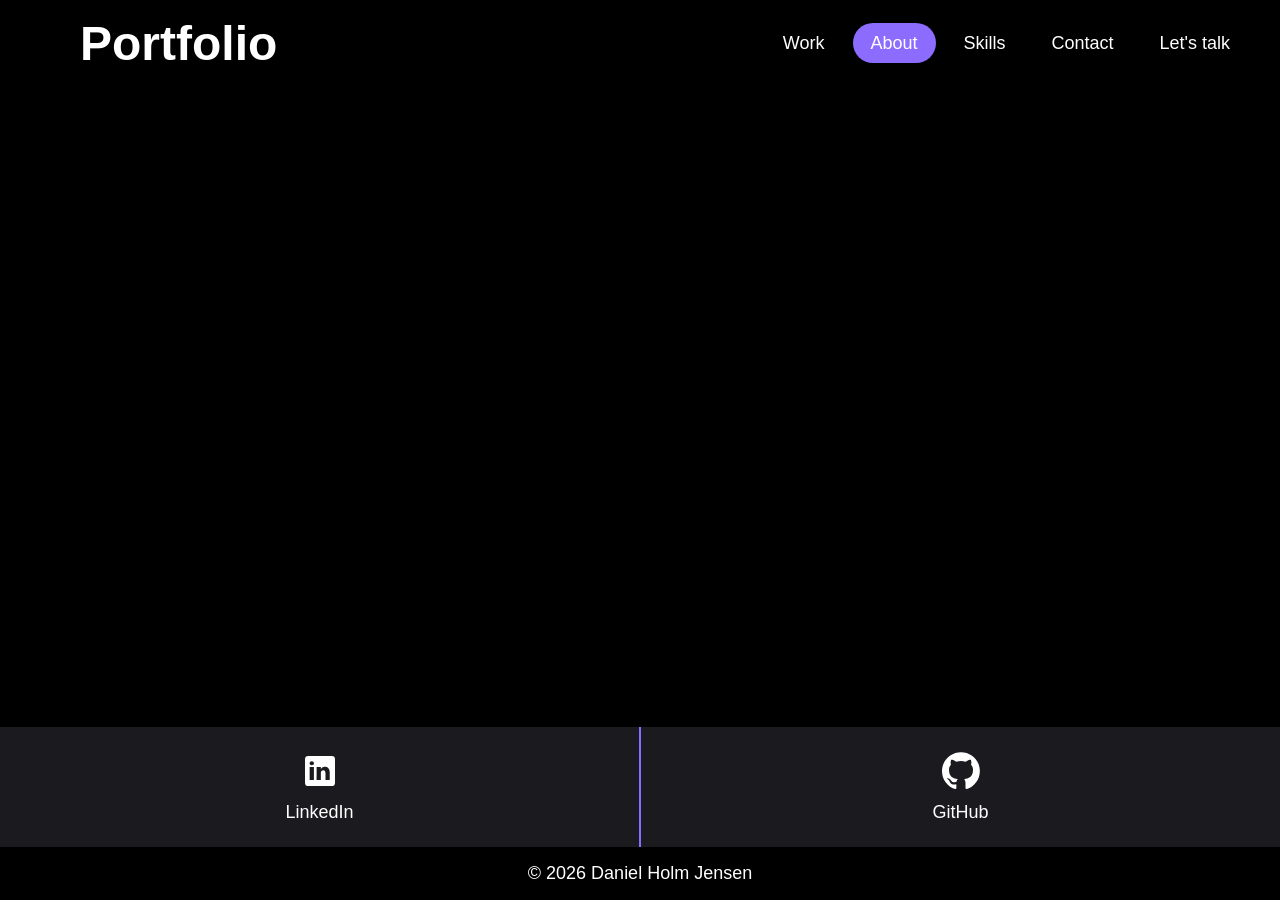
==== about.html @ a99aacd9 "1.1" ====
<!DOCTYPE html>
<html lang="en">
<head>
    <meta charset="UTF-8">
    <meta name="viewport" content="width=device-width, initial-scale=1.0">
    <title>Portfolio | Daniel Holm Jensen</title>
    <link rel="stylesheet" href="/scss/style.css">
</head>

<body>

    <header>
        <h2 class="portfolio">
            <a href="index.html">Portfolio</a>
        </h2>

        <button class="menu-button" aria-label="Open menu" aria-expanded="false">
            <span></span>
            <span></span>
            <span></span>
        </button>

        <nav aria-label="Main navigation">
            <ul>
                <li><a href="projects.html">Work</a></li>
                <li><a href="about.html">About</a></li>
                <li><a href="about.html#skills">Skills</a></li>
                <li><a href="contact.html">Contact</a></li>
                <li><a href="contact.html">Let's talk</a></li>
            </ul>

            <span class="nav-markering"></span>
        </nav>
    </header>

    <main>

        <!-- Indholdet til den enkelte side skal være her -->

    </main>

    <footer>

        <div class="footer-links">

            <a
                class="footer-box"
                href="https://www.linkedin.com/in/daniel-holm-jensen/"
                target="_blank"
                rel="noopener noreferrer"
                aria-label="Visit my LinkedIn"
            >
                <svg viewBox="0 0 24 24" aria-hidden="true">
                    <path d="M19 3A2 2 0 0 1 21 5V19A2 2 0 0 1 19 21H5A2 2 0 0 1 3 19V5A2 2 0 0 1 5 3H19M8.34 17.34V9.67H5.79V17.34H8.34M7.06 8.62C7.88 8.62 8.38 8.08 8.38 7.4C8.36 6.7 7.88 6.18 7.08 6.18C6.28 6.18 5.76 6.7 5.76 7.4C5.76 8.08 6.26 8.62 7.03 8.62H7.06M12.52 17.34V13.06C12.52 12.83 12.54 12.6 12.61 12.43C12.8 11.97 13.23 11.5 13.96 11.5C14.91 11.5 15.29 12.2 15.29 13.23V17.34H17.84V12.93C17.84 10.57 16.58 9.47 14.89 9.47C13.53 9.47 12.92 10.22 12.58 10.75H12.52V9.67H9.97C10 10.38 9.97 17.34 9.97 17.34H12.52Z"/>
                </svg>

                <span>LinkedIn</span>
            </a>

            <a
                class="footer-box"
                href="https://github.com/DanziiiiiM?tab=repositories"
                target="_blank"
                rel="noopener noreferrer"
                aria-label="Visit my GitHub"
            >
                <svg viewBox="0 0 24 24" aria-hidden="true">
                    <path d="M12 .7C5.7.7.6 5.8.6 12.1C.6 17.1 3.9 21.3 8.4 22.8C9 22.9 9.2 22.5 9.2 22.2V20C6 20.7 5.3 18.6 5.3 18.6C4.8 17.3 4 17 4 17C2.9 16.3 4.1 16.3 4.1 16.3C5.3 16.4 5.9 17.5 5.9 17.5C7 19.3 8.7 18.8 9.3 18.5C9.4 17.7 9.7 17.2 10.1 16.9C7.5 16.6 4.8 15.6 4.8 11.3C4.8 10.1 5.2 9.1 6 8.3C5.9 8 5.5 6.8 6.1 5.2C6.1 5.2 7.1 4.9 9.2 6.4C10.1 6.1 11.1 6 12 6C12.9 6 13.9 6.1 14.8 6.4C16.9 4.9 17.9 5.2 17.9 5.2C18.5 6.8 18.1 8 18 8.3C18.8 9.1 19.2 10.1 19.2 11.3C19.2 15.6 16.5 16.6 13.9 16.9C14.3 17.3 14.7 18 14.7 19.1V22.2C14.7 22.5 14.9 22.9 15.5 22.8C20 21.3 23.3 17.1 23.3 12.1C23.4 5.8 18.3.7 12 .7Z"/>
                </svg>

                <span>GitHub</span>
            </a>

        </div>

        <div class="footer-bottom">
            <p>© 2026 Daniel Holm Jensen</p>
        </div>

    </footer>

    <script src="script.js"></script>

</body>
</html>
---- scss/style.css ----
* {
  margin: 0;
  padding: 0;
  box-sizing: border-box;
}

:root {
  --dark-bg:#1b1b1f;
  --light-bg:#f5f3ef;
  --white-text:#ffffff;
  --dark-text:#1b1b1f;
  --grey-text:#a7a7ad;
  --purple:#8b6cff;
  --light-purple:#c8baff;
  --dark-purple:#6547d9;
  --card-bg:#242429;
  --border:#35353b;
  --white:#ffffff;
  --black:#000000;
  --font-heading:Helvetica,Arial,sans-serif;
  --font-text:"Inter",Arial,sans-serif;
  --h1-size:2rem;
  --h2-size:1.5rem;
  --h3-size:1.25rem;
  --text-size:1rem;
}

h1 {
  font-family: var(--font-heading);
  font-size: var(--h1-size);
  color: var(--white-text);
}

h2 {
  font-family: var(--font-heading);
  font-size: var(--h2-size);
  color: var(--grey-text);
}

h3 {
  font-family: var(--font-heading);
  font-size: var(--h3-size);
}

p, a, button {
  font-family: var(--font-text);
  font-size: var(--text-size);
}

a {
  text-decoration: none;
  color: var(--white-text);
}

header h2 a {
  font-size: inherit;
  font-family: inherit;
  font-weight: bold;
}

body {
  background-color: var(--black);
  min-height: 100vh;
  display: flex;
  flex-direction: column;
}

header {
  display: flex;
  justify-content: space-between;
  align-items: center;
  padding: 1rem 2rem;
}

main {
  flex: 1;
  padding: 1rem;
}
main h1 {
  padding: 1.5rem 1rem;
}
main p {
  color: var(--white-text);
  padding: 1rem;
}
main a {
  display: inline-block;
  background-color: var(--dark-purple);
  padding: 0.8rem;
  border-radius: 1rem;
  margin-top: 1rem;
  margin-left: 1rem;
}

span {
  color: var(--light-purple);
}

img {
  max-width: 100vw;
}

footer {
  width: 100%;
}
footer .footer-links {
  display: grid;
  grid-template-columns: 1fr;
  gap: 2px;
  background-color: var(--purple);
}
footer .footer-box {
  min-height: 100px;
  display: flex;
  flex-direction: column;
  justify-content: center;
  align-items: center;
  gap: 0.7rem;
  background-color: var(--dark-bg);
  color: var(--white-text);
  text-decoration: none;
  transition: 0.3s ease;
}
footer .footer-box svg {
  width: 35px;
  height: 35px;
  fill: var(--white);
}
footer .footer-box span {
  color: var(--white-text);
}
footer .footer-box:hover {
  background-color: var(--dark-purple);
}
footer .footer-bottom {
  display: block;
  width: 100%;
  background-color: var(--black);
  text-align: center;
}
footer .footer-bottom p {
  color: var(--white-text);
  margin: 0;
  padding: 1rem;
}

.nav-markering {
  position: absolute;
  height: 40px;
  background-color: var(--purple);
  border-radius: 20px;
  top: 0;
  left: 0;
  z-index: 1;
  transition: left 0.3s ease, width 0.3s ease;
}

@media screen and (max-width: 1023px) {
  header {
    position: relative;
  }
  .menu-button {
    display: flex;
    flex-direction: column;
    gap: 5px;
    background: none;
    border: none;
    cursor: pointer;
  }
  .menu-button span {
    width: 25px;
    height: 2px;
    background-color: var(--white-text);
  }
  nav {
    display: none;
    position: absolute;
    top: 100%;
    left: 0;
    width: 100%;
    background-color: var(--dark-bg);
    z-index: 10;
  }
  nav ul {
    display: flex;
    flex-direction: column;
    padding: 20px;
    list-style: none;
  }
  nav a {
    display: block;
    padding: 15px 0;
    color: var(--white-text);
    text-decoration: none;
  }
  nav.open {
    display: block;
  }
  .nav-markering {
    display: none;
  }
}
@media screen and (min-width: 768px) {
  :root {
    --h1-size:3.5rem;
    --h2-size:2.5rem;
    --h3-size:1.5rem;
    --text-size:1rem;
  }
}
@media screen and (min-width: 1024px) {
  :root {
    --h1-size:5rem;
    --h2-size:3rem;
    --h3-size:1.75rem;
    --text-size:1.125rem;
  }
  body {
    min-height: 100vh;
    display: grid;
    grid-template-columns: 60% 40%;
    grid-template-rows: auto 1fr auto;
  }
  .menu-button {
    display: none;
  }
  header {
    grid-column: 1/-1;
    display: flex;
    justify-content: space-between;
    align-items: center;
    padding: 1em 2em;
  }
  header h2 {
    padding-left: 1em;
  }
  header h2 a {
    font-size: inherit;
    font-family: inherit;
    font-weight: bold;
  }
  nav {
    position: relative;
  }
  nav ul {
    display: flex;
    gap: 10px;
    list-style: none;
  }
  nav a {
    position: relative;
    z-index: 2;
    display: block;
    padding: 10px 18px;
    text-decoration: none;
    color: var(--white-text);
  }
  main {
    grid-column: 1;
    grid-row: 2;
    display: flex;
    flex-direction: column;
    justify-content: center;
    padding: 3rem;
  }
  main a {
    align-self: flex-start;
    width: -moz-fit-content;
    width: fit-content;
  }
  section {
    grid-column: 2;
    grid-row: 2;
    overflow: hidden;
  }
  section img {
    width: 100%;
    height: 100%;
    -o-object-fit: cover;
       object-fit: cover;
    display: block;
    transform: rotate(-90deg);
  }
  footer {
    grid-column: 1/-1;
  }
  footer .footer-links {
    grid-template-columns: 1fr 1fr;
  }
  footer .footer-box {
    min-height: 120px;
  }
  footer .footer-box svg {
    width: 40px;
    height: 40px;
  }
}/*# sourceMappingURL=style.css.map */
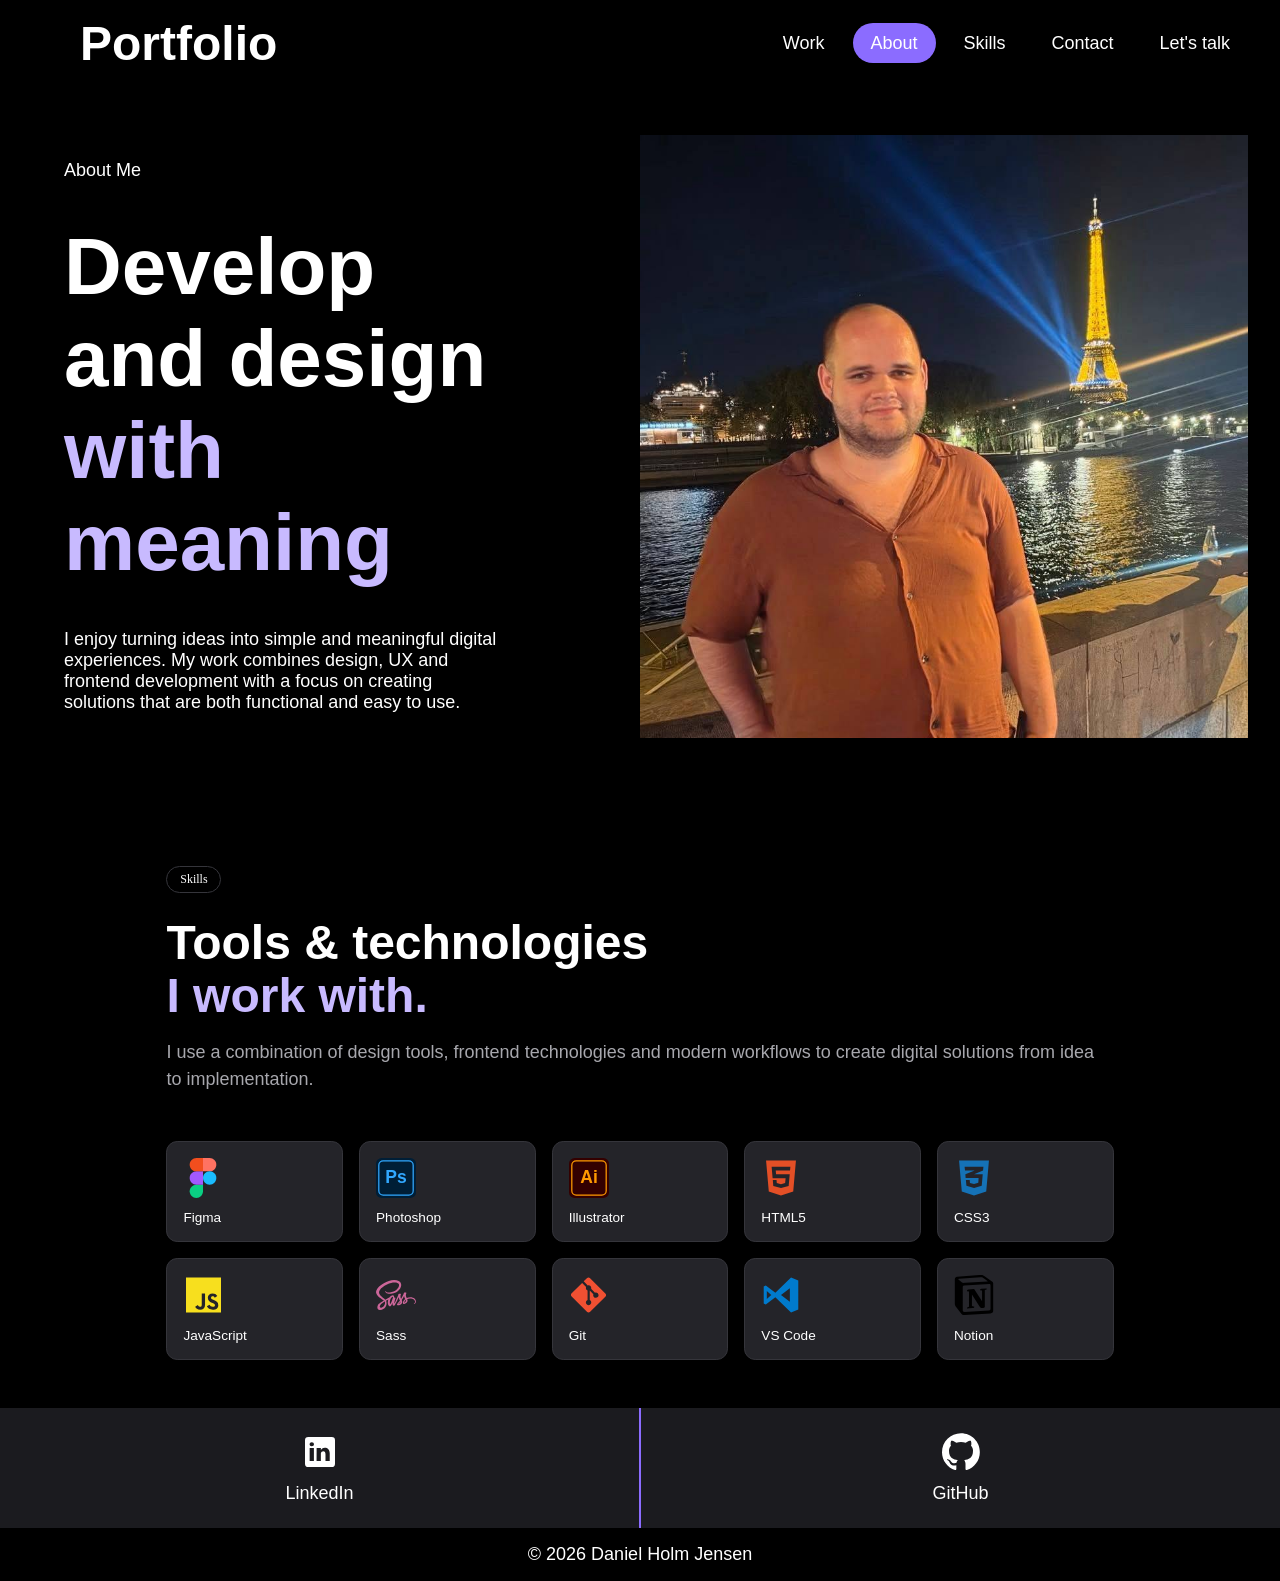
==== commit 9bc02cde: "1.2" ====
--- a/about.html
+++ b/about.html
@@ -7,7 +7,7 @@
     <link rel="stylesheet" href="/scss/style.css">
 </head>
 
-<body>
+<body class="aboutme-page">
 
     <header>
         <h2 class="portfolio">
@@ -35,7 +35,106 @@
 
     <main>
 
-        <!-- Indholdet til den enkelte side skal være her -->
+        <section class="aboutme-top">
+
+            <section class="aboutme-text">
+                <p>About Me</p>
+
+                <h1>
+                    Develop and design
+                    <span>with meaning</span>
+                </h1>
+
+                <p>
+                    I enjoy turning ideas into simple and meaningful digital experiences.
+                    My work combines design, UX and frontend development with a focus on
+                    creating solutions that are both functional and easy to use.
+                </p>
+            </section>
+
+            <section class="aboutme-image">
+                <img src="/img/pfp.jpg" alt="Daniel Holm Jensen">
+            </section>
+
+        </section>
+
+        <section class="skill-main">
+
+            <section class="skills" id="skills">
+
+                <span class="skills-label">Skills</span>
+
+                <div class="skills-intro">
+
+                    <h2>
+                        Tools & technologies<br>
+                        <span>I work with.</span>
+                    </h2>
+
+                    <p>
+                        I use a combination of design tools, frontend technologies and
+                        modern workflows to create digital solutions from idea to implementation.
+                    </p>
+
+                </div>
+
+                <div class="skills-grid">
+
+                    <div class="skill-card">
+                        <img src="/img/figma.svg" alt="Figma logo">
+                        <p>Figma</p>
+                    </div>
+
+                    <div class="skill-card">
+                        <img src="/img/photoshop.svg" alt="Photoshop logo">
+                        <p>Photoshop</p>
+                    </div>
+
+                    <div class="skill-card">
+                        <img src="/img/illustrator.svg" alt="Illustrator logo">
+                        <p>Illustrator</p>
+                    </div>
+
+                    <div class="skill-card">
+                        <img src="/img/html.svg" alt="HTML5 logo">
+                        <p>HTML5</p>
+                    </div>
+
+                    <div class="skill-card">
+                        <img src="/img/css.svg" alt="CSS3 logo">
+                        <p>CSS3</p>
+                    </div>
+
+                    <div class="skill-card">
+                        <img src="/img/javascript.svg" alt="JavaScript logo">
+                        <p>JavaScript</p>
+                    </div>
+
+                    <div class="skill-card">
+                        <img src="/img/sass.svg" alt="Sass logo">
+                        <p>Sass</p>
+                    </div>
+
+                    <div class="skill-card">
+                        <img src="/img/git.svg" alt="Git logo">
+                        <p>Git</p>
+                    </div>
+
+                    <div class="skill-card">
+                        <img src="/img/vscode.svg" alt="Visual Studio Code logo">
+                        <p>VS Code</p>
+                    </div>
+
+                    <div class="skill-card">
+                        <img src="/img/notion.svg" alt="Notion logo">
+                        <p>Notion</p>
+                    </div>
+
+                </div>
+
+            </section>
+
+        </section>
 
     </main>
 
--- a/scss/style.css
+++ b/scss/style.css
@@ -4,6 +4,7 @@
   box-sizing: border-box;
 }
 
+/* VARIABLES */
 :root {
   --dark-bg:#1b1b1f;
   --light-bg:#f5f3ef;
@@ -25,6 +26,7 @@
   --text-size:1rem;
 }
 
+/* TYPOGRAPHY */
 h1 {
   font-family: var(--font-heading);
   font-size: var(--h1-size);
@@ -52,12 +54,17 @@
   color: var(--white-text);
 }
 
+span {
+  color: var(--light-purple);
+}
+
 header h2 a {
   font-size: inherit;
   font-family: inherit;
   font-weight: bold;
 }
 
+/* BODY */
 body {
   background-color: var(--black);
   min-height: 100vh;
@@ -65,6 +72,7 @@
   flex-direction: column;
 }
 
+/* HEADER */
 header {
   display: flex;
   justify-content: space-between;
@@ -72,78 +80,7 @@
   padding: 1rem 2rem;
 }
 
-main {
-  flex: 1;
-  padding: 1rem;
-}
-main h1 {
-  padding: 1.5rem 1rem;
-}
-main p {
-  color: var(--white-text);
-  padding: 1rem;
-}
-main a {
-  display: inline-block;
-  background-color: var(--dark-purple);
-  padding: 0.8rem;
-  border-radius: 1rem;
-  margin-top: 1rem;
-  margin-left: 1rem;
-}
-
-span {
-  color: var(--light-purple);
-}
-
-img {
-  max-width: 100vw;
-}
-
-footer {
-  width: 100%;
-}
-footer .footer-links {
-  display: grid;
-  grid-template-columns: 1fr;
-  gap: 2px;
-  background-color: var(--purple);
-}
-footer .footer-box {
-  min-height: 100px;
-  display: flex;
-  flex-direction: column;
-  justify-content: center;
-  align-items: center;
-  gap: 0.7rem;
-  background-color: var(--dark-bg);
-  color: var(--white-text);
-  text-decoration: none;
-  transition: 0.3s ease;
-}
-footer .footer-box svg {
-  width: 35px;
-  height: 35px;
-  fill: var(--white);
-}
-footer .footer-box span {
-  color: var(--white-text);
-}
-footer .footer-box:hover {
-  background-color: var(--dark-purple);
-}
-footer .footer-bottom {
-  display: block;
-  width: 100%;
-  background-color: var(--black);
-  text-align: center;
-}
-footer .footer-bottom p {
-  color: var(--white-text);
-  margin: 0;
-  padding: 1rem;
-}
-
+/* NAV MARKERING */
 .nav-markering {
   position: absolute;
   height: 40px;
@@ -155,6 +92,268 @@
   transition: left 0.3s ease, width 0.3s ease;
 }
 
+/* MAIN */
+main {
+  flex: 1;
+  padding: 1rem;
+}
+main h1 {
+  padding: 1.5rem 1rem;
+}
+main p {
+  color: var(--white-text);
+  padding: 1rem;
+}
+main a {
+  display: inline-block;
+  background-color: var(--dark-purple);
+  padding: 0.8rem;
+  border-radius: 1rem;
+  margin-top: 1rem;
+  margin-left: 1rem;
+}
+
+/* BILLEDER */
+img {
+  max-width: 100%;
+}
+
+/* PROJECTS SIDEN */
+.text-controls-work {
+  width: 90%;
+  margin: 0 auto 2rem auto;
+}
+
+.case-controls {
+  display: grid;
+  grid-template-columns: 1fr;
+  gap: 2rem;
+  width: 90%;
+  margin: 0 auto;
+}
+.case-controls .case {
+  width: 100%;
+  border-radius: 2rem;
+  overflow: hidden;
+  background-color: var(--light-bg);
+}
+.case-controls .case-image {
+  height: 25vh;
+  background-size: cover;
+  background-position: center;
+  background-repeat: no-repeat;
+  padding: 0 1.5rem;
+}
+.case-controls .i {
+  background-image: url("/img/interaktiv.png");
+}
+.case-controls .ii {
+  background-image: url("/img/gran.png");
+}
+.case-controls .iii {
+  background-image: url("/img/light.png");
+}
+.case-controls .iv {
+  background-image: url("/img/groenhverdag.png");
+}
+.case-controls .inside-div {
+  display: flex;
+  justify-content: space-between;
+  align-items: center;
+}
+.case-controls .inside-div p {
+  color: var(--dark-text);
+  background-color: rgba(255, 255, 255, 0.85);
+  padding: 0.4rem 0.7rem;
+  border-radius: 1rem;
+  font-size: 1rem;
+  font-weight: 600;
+  margin-top: 1rem;
+}
+.case-controls .project-bar {
+  display: flex;
+  justify-content: space-between;
+  align-items: center;
+  gap: 1rem;
+  background-color: var(--light-bg);
+  padding: 1rem 1.5rem;
+}
+.case-controls .project-info h3 {
+  color: var(--dark-text);
+  margin: 0;
+}
+.case-controls .project-info p {
+  color: var(--grey-text);
+  padding: 0.3rem 0 0 0;
+  margin: 0;
+}
+.case-controls .project-arrow {
+  width: 3rem;
+  height: 3rem;
+  min-width: 3rem;
+  display: flex;
+  justify-content: center;
+  align-items: center;
+  background-color: var(--white);
+  color: var(--dark-text);
+  border-radius: 50%;
+  padding: 0;
+  margin: 0;
+  font-size: 1.5rem;
+}
+.case-controls .project-arrow:hover {
+  background-color: var(--light-purple);
+}
+
+/* SKILLS */
+.skills {
+  width: 90%;
+  margin: 4rem auto;
+}
+
+.skills-label {
+  display: inline-block;
+  color: var(--white-text);
+  border: 1px solid var(--border);
+  border-radius: 2rem;
+  padding: 0.3rem 0.8rem;
+  font-size: 0.75rem;
+  margin-bottom: 1.5rem;
+}
+
+.skills-intro {
+  display: flex;
+  flex-direction: column;
+  gap: 1rem;
+  margin-bottom: 2rem;
+}
+.skills-intro h2 {
+  color: var(--white-text);
+  line-height: 1.1;
+}
+.skills-intro h2 span {
+  color: var(--light-purple);
+}
+.skills-intro p {
+  color: var(--grey-text);
+  padding: 0;
+  line-height: 1.5;
+}
+
+.skills-grid {
+  display: grid;
+  grid-template-columns: repeat(2, 1fr);
+  gap: 1rem;
+}
+
+.skill-card {
+  background-color: var(--card-bg);
+  border: 1px solid var(--border);
+  border-radius: 0.7rem;
+  padding: 1rem;
+  display: flex;
+  flex-direction: column;
+  align-items: flex-start;
+  gap: 0.8rem;
+}
+.skill-card img {
+  width: 2.5rem;
+  height: 2.5rem;
+  -o-object-fit: contain;
+     object-fit: contain;
+}
+.skill-card p {
+  color: var(--white-text);
+  padding: 0;
+  font-size: 0.85rem;
+}
+
+/* FOOTER */
+footer {
+  width: 100%;
+}
+footer .footer-links {
+  display: grid;
+  grid-template-columns: 1fr;
+  gap: 2px;
+  background-color: var(--purple);
+}
+footer .footer-box {
+  min-height: 100px;
+  display: flex;
+  flex-direction: column;
+  justify-content: center;
+  align-items: center;
+  gap: 0.7rem;
+  background-color: var(--dark-bg);
+  color: var(--white-text);
+  text-decoration: none;
+  transition: 0.3s ease;
+}
+footer .footer-box svg {
+  width: 35px;
+  height: 35px;
+  fill: var(--white);
+}
+footer .footer-box span {
+  color: var(--white-text);
+}
+footer .footer-box:hover {
+  background-color: var(--dark-purple);
+}
+footer .footer-bottom {
+  width: 100%;
+  background-color: var(--black);
+  text-align: center;
+}
+footer .footer-bottom p {
+  color: var(--white-text);
+  margin: 0;
+  padding: 1rem;
+}
+
+/*CASE MAIN OPBYGNING*/
+.case-main {
+  display: block;
+}
+
+.case-images {
+  width: 100%;
+}
+.case-images img {
+  width: 100%;
+  display: block;
+  border-radius: 2rem;
+}
+
+.case-text {
+  display: flex;
+  flex-direction: column;
+  margin-top: 1rem;
+}
+
+.case-text h3 {
+  color: var(--white-text);
+  margin-top: 1rem;
+}
+
+.case-tags {
+  display: flex;
+  justify-content: flex-start;
+  gap: 1rem;
+  color: var(--white-text);
+  list-style: none;
+  flex-wrap: wrap;
+}
+
+.case-tags li {
+  padding: 0.2rem 1.5rem;
+  border: 2px solid var(--white);
+  border-radius: 2rem;
+}
+
+/*About me*/
+/* MOBIL OG TABLET NAVIGATION */
 @media screen and (max-width: 1023px) {
   header {
     position: relative;
@@ -200,6 +399,8 @@
     display: none;
   }
 }
+/* TABLET */
+/* TABLET */
 @media screen and (min-width: 768px) {
   :root {
     --h1-size:3.5rem;
@@ -207,7 +408,23 @@
     --h3-size:1.5rem;
     --text-size:1rem;
   }
-}
+  .case-controls .case {
+    width: 80%;
+    margin: 0 auto;
+  }
+  .case-controls .case-image {
+    height: 40vh;
+  }
+  .case-tags {
+    padding: 0 0.5rem;
+    gap: 0.5rem;
+  }
+}
+.skills-grid {
+  grid-template-columns: repeat(3, 1fr);
+}
+
+/* DESKTOP */
 @media screen and (min-width: 1024px) {
   :root {
     --h1-size:5rem;
@@ -221,6 +438,7 @@
     grid-template-columns: 60% 40%;
     grid-template-rows: auto 1fr auto;
   }
+  /* HEADER */
   .menu-button {
     display: none;
   }
@@ -255,7 +473,8 @@
     text-decoration: none;
     color: var(--white-text);
   }
-  main {
+  /* FORSIDE */
+  body:not(.aboutme-page) main:not(.projects):not(.case-main):not(.contact-main) {
     grid-column: 1;
     grid-row: 2;
     display: flex;
@@ -263,24 +482,157 @@
     justify-content: center;
     padding: 3rem;
   }
-  main a {
+  body:not(.aboutme-page) main:not(.projects):not(.case-main):not(.contact-main) a {
     align-self: flex-start;
     width: -moz-fit-content;
     width: fit-content;
   }
-  section {
+  .hero-image {
     grid-column: 2;
     grid-row: 2;
     overflow: hidden;
-  }
-  section img {
+    display: flex;
+    justify-content: center;
+    align-items: center;
+  }
+  .hero-image img {
     width: 100%;
     height: 100%;
     -o-object-fit: cover;
        object-fit: cover;
+    transform: rotate(-90deg) scale(1.4);
+  }
+  /* PROJECTS SIDEN */
+  main.projects {
+    grid-column: 1/-1;
+    grid-row: 2;
     display: block;
-    transform: rotate(-90deg);
-  }
+    width: 100%;
+    padding: 3rem;
+  }
+  .projects .text-controls-work {
+    width: 90%;
+    margin: 0 auto 3rem auto;
+  }
+  .projects .case-controls {
+    grid-template-columns: repeat(2, 1fr);
+    gap: 1rem;
+    width: 90%;
+    margin: 0 auto;
+  }
+  .projects .case {
+    width: 90%;
+    margin: 0 auto;
+  }
+  .projects .case-image {
+    height: 50vh;
+  }
+  .project-bar {
+    padding: 1.25rem 1.5rem;
+  }
+  .project-arrow {
+    width: 3.5rem;
+    height: 3.5rem;
+    min-width: 3.5rem;
+  }
+  /* CASE SIDE */
+  .case-main {
+    grid-column: 1/-1;
+    grid-row: 2;
+    display: grid;
+    grid-template-columns: 40% 60%;
+    gap: 3rem;
+    align-items: start;
+    width: 100%;
+    padding: 3rem;
+  }
+  .case-text {
+    grid-column: 1;
+  }
+  .case-images {
+    grid-column: 2;
+  }
+  .case-images img {
+    width: 100%;
+  }
+  .aboutme-top {
+    width: calc(100vw - 6rem);
+    display: grid;
+    grid-template-columns: 40% 60%;
+    align-items: center;
+    gap: 3rem;
+  }
+  .aboutme-text {
+    grid-column: 1;
+    max-width: 35rem;
+  }
+  .aboutme-image {
+    grid-column: 2;
+    justify-self: end;
+  }
+  .aboutme-image img {
+    width: 100%;
+    max-width: 40rem;
+    display: block;
+    padding-right: 2rem;
+  }
+  /* CONTACT DESKTOP */
+  main.contact-main {
+    grid-column: 1/-1;
+    grid-row: 2;
+    width: 100%;
+    padding: 4rem;
+    display: grid;
+    grid-template-columns: 1fr 1fr;
+    gap: 4rem;
+    align-items: center;
+  }
+  .contact-content {
+    grid-column: 1;
+    width: 100%;
+    max-width: 40rem;
+  }
+  .contact-image {
+    grid-column: 2;
+    width: 100%;
+    max-width: 40rem;
+    justify-self: end;
+  }
+  .contact-image img {
+    width: 100%;
+    height: auto;
+    display: block;
+    -o-object-fit: cover;
+       object-fit: cover;
+    border-radius: 1rem;
+  }
+  .aboutme-page main {
+    grid-column: 1/-1;
+    grid-row: 2;
+    display: block;
+    width: 100%;
+    padding: 3rem;
+  }
+  .aboutme-page .skill-main {
+    width: 100%;
+    margin-top: 8rem;
+  }
+  .aboutme-page .skills {
+    width: 80%;
+    max-width: 70rem;
+    margin: 0 auto;
+  }
+  .aboutme-page .skills-intro {
+    width: 100%;
+    margin-bottom: 3rem;
+  }
+  .aboutme-page .skills-grid {
+    width: 100%;
+    display: grid;
+    grid-template-columns: repeat(5, 1fr);
+    gap: 1rem;
+  }
+  /* FOOTER */
   footer {
     grid-column: 1/-1;
   }
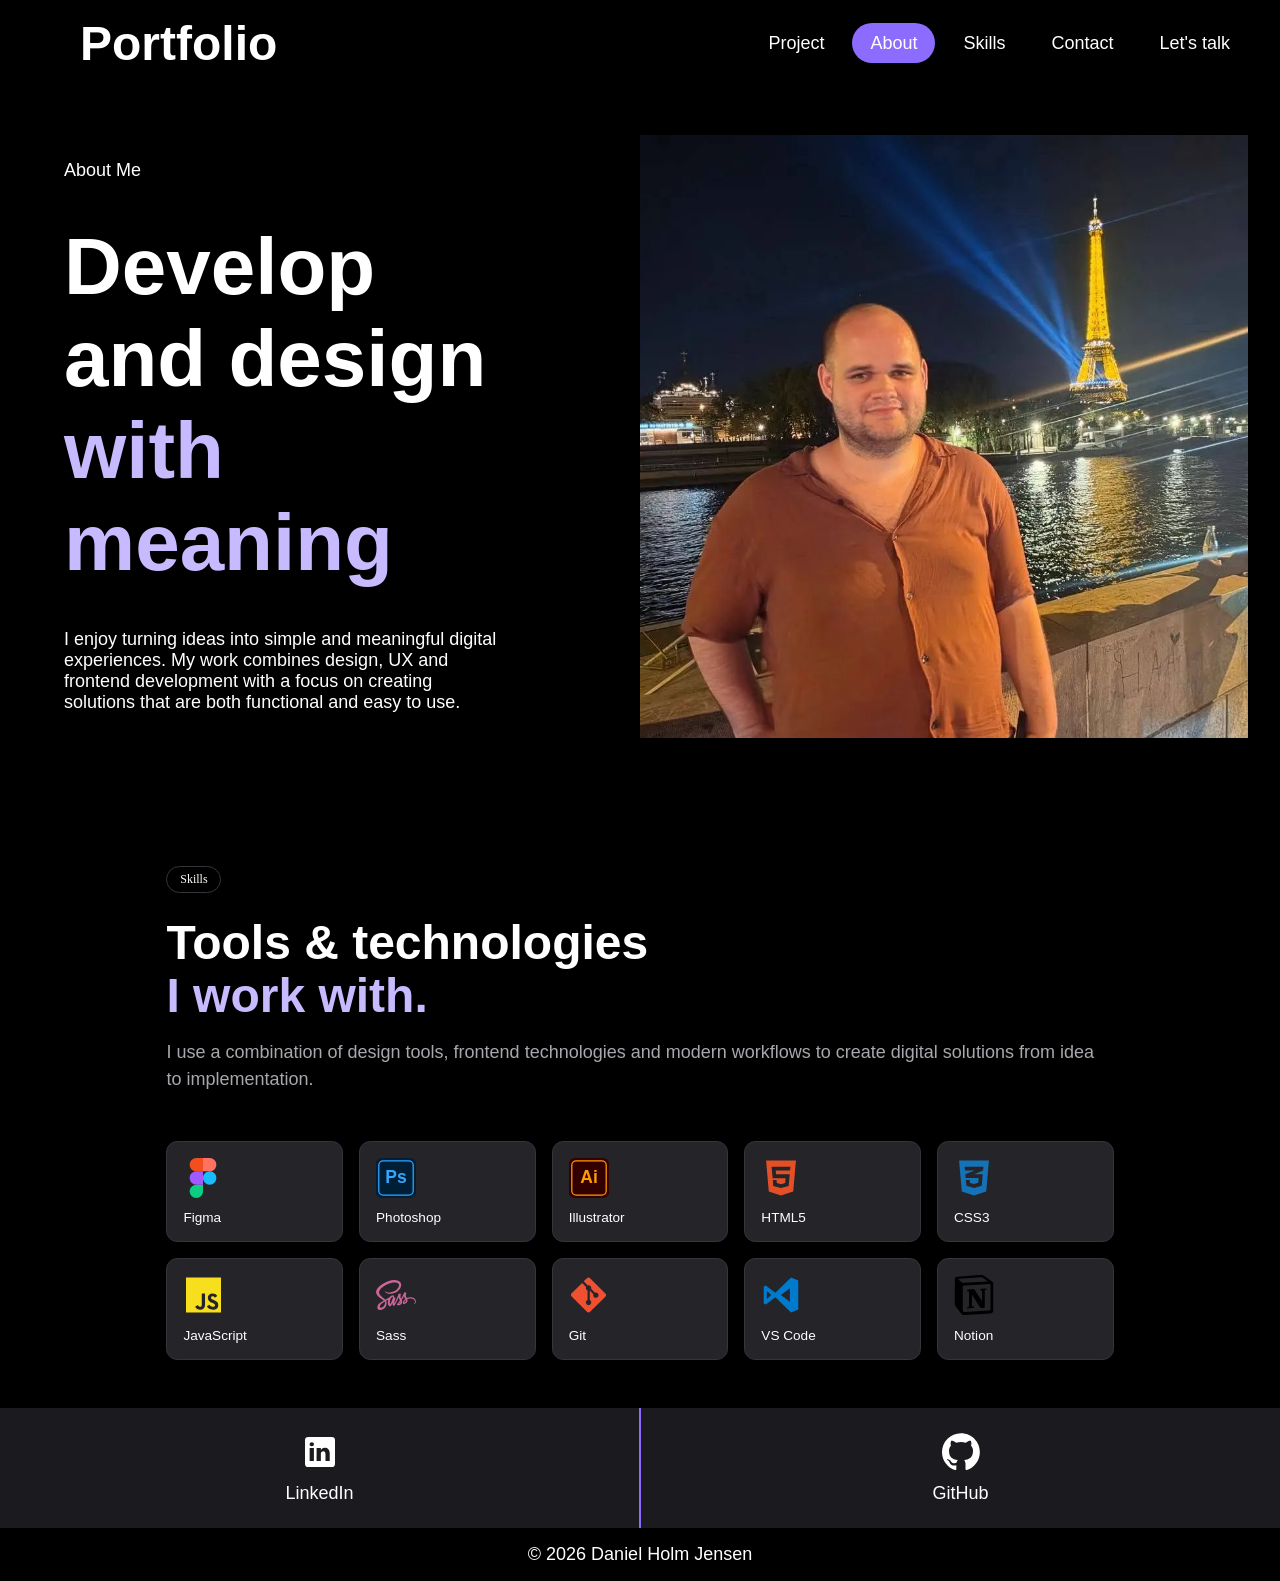
==== commit 8a49cc07: "1.6" ====
--- a/about.html
+++ b/about.html
@@ -1,28 +1,35 @@
 <!DOCTYPE html>
 <html lang="en">
+
 <head>
     <meta charset="UTF-8">
     <meta name="viewport" content="width=device-width, initial-scale=1.0">
+
     <title>Portfolio | Daniel Holm Jensen</title>
+
     <link rel="stylesheet" href="/scss/style.css">
 </head>
 
 <body class="aboutme-page">
 
     <header>
-        <h2 class="portfolio">
-            <a href="index.html">Portfolio</a>
-        </h2>
-
-        <button class="menu-button" aria-label="Open menu" aria-expanded="false">
+
+        <h2 class="portfolio"><a href="index.html">Portfolio</a></h2>
+
+        <button
+            class="menu-button"
+            aria-label="Open menu"
+            aria-expanded="false"
+        >
             <span></span>
             <span></span>
             <span></span>
         </button>
 
         <nav aria-label="Main navigation">
+
             <ul>
-                <li><a href="projects.html">Work</a></li>
+                <li><a href="projects.html">Project</a></li>
                 <li><a href="about.html">About</a></li>
                 <li><a href="about.html#skills">Skills</a></li>
                 <li><a href="contact.html">Contact</a></li>
@@ -30,14 +37,18 @@
             </ul>
 
             <span class="nav-markering"></span>
+
         </nav>
+
     </header>
 
+
     <main>
 
-        <section class="aboutme-top">
-
-            <section class="aboutme-text">
+        <div class="aboutme-top">
+
+            <div class="aboutme-text">
+
                 <p>About Me</p>
 
                 <h1>
@@ -50,15 +61,23 @@
                     My work combines design, UX and frontend development with a focus on
                     creating solutions that are both functional and easy to use.
                 </p>
-            </section>
-
-            <section class="aboutme-image">
-                <img src="/img/pfp.jpg" alt="Daniel Holm Jensen">
-            </section>
-
-        </section>
-
-        <section class="skill-main">
+
+            </div>
+
+
+            <div class="aboutme-image">
+
+                <img
+                    src="/img/pfp.webp"
+                    alt="Daniel Holm Jensen"
+                >
+
+            </div>
+
+        </div>
+
+
+        <div class="skill-main">
 
             <section class="skills" id="skills">
 
@@ -78,6 +97,7 @@
 
                 </div>
 
+
                 <div class="skills-grid">
 
                     <div class="skill-card">
@@ -134,9 +154,10 @@
 
             </section>
 
-        </section>
+        </div>
 
     </main>
+
 
     <footer>
 
@@ -149,12 +170,17 @@
                 rel="noopener noreferrer"
                 aria-label="Visit my LinkedIn"
             >
+
                 <svg viewBox="0 0 24 24" aria-hidden="true">
+
                     <path d="M19 3A2 2 0 0 1 21 5V19A2 2 0 0 1 19 21H5A2 2 0 0 1 3 19V5A2 2 0 0 1 5 3H19M8.34 17.34V9.67H5.79V17.34H8.34M7.06 8.62C7.88 8.62 8.38 8.08 8.38 7.4C8.36 6.7 7.88 6.18 7.08 6.18C6.28 6.18 5.76 6.7 5.76 7.4C5.76 8.08 6.26 8.62 7.03 8.62H7.06M12.52 17.34V13.06C12.52 12.83 12.54 12.6 12.61 12.43C12.8 11.97 13.23 11.5 13.96 11.5C14.91 11.5 15.29 12.2 15.29 13.23V17.34H17.84V12.93C17.84 10.57 16.58 9.47 14.89 9.47C13.53 9.47 12.92 10.22 12.58 10.75H12.52V9.67H9.97C10 10.38 9.97 17.34 9.97 17.34H12.52Z"/>
+
                 </svg>
 
                 <span>LinkedIn</span>
+
             </a>
+
 
             <a
                 class="footer-box"
@@ -163,14 +189,19 @@
                 rel="noopener noreferrer"
                 aria-label="Visit my GitHub"
             >
+
                 <svg viewBox="0 0 24 24" aria-hidden="true">
+
                     <path d="M12 .7C5.7.7.6 5.8.6 12.1C.6 17.1 3.9 21.3 8.4 22.8C9 22.9 9.2 22.5 9.2 22.2V20C6 20.7 5.3 18.6 5.3 18.6C4.8 17.3 4 17 4 17C2.9 16.3 4.1 16.3 4.1 16.3C5.3 16.4 5.9 17.5 5.9 17.5C7 19.3 8.7 18.8 9.3 18.5C9.4 17.7 9.7 17.2 10.1 16.9C7.5 16.6 4.8 15.6 4.8 11.3C4.8 10.1 5.2 9.1 6 8.3C5.9 8 5.5 6.8 6.1 5.2C6.1 5.2 7.1 4.9 9.2 6.4C10.1 6.1 11.1 6 12 6C12.9 6 13.9 6.1 14.8 6.4C16.9 4.9 17.9 5.2 17.9 5.2C18.5 6.8 18.1 8 18 8.3C18.8 9.1 19.2 10.1 19.2 11.3C19.2 15.6 16.5 16.6 13.9 16.9C14.3 17.3 14.7 18 14.7 19.1V22.2C14.7 22.5 14.9 22.9 15.5 22.8C20 21.3 23.3 17.1 23.3 12.1C23.4 5.8 18.3.7 12 .7Z"/>
+
                 </svg>
 
                 <span>GitHub</span>
+
             </a>
 
         </div>
+
 
         <div class="footer-bottom">
             <p>© 2026 Daniel Holm Jensen</p>
@@ -178,7 +209,9 @@
 
     </footer>
 
-    <script src="script.js"></script>
+
+    <script type="module" src="/js/main.js"></script>
 
 </body>
+
 </html>
--- a/scss/style.css
+++ b/scss/style.css
@@ -4,20 +4,20 @@
   box-sizing: border-box;
 }
 
-/* VARIABLES */
+/* ROOTS */
 :root {
-  --dark-bg:#1b1b1f;
-  --light-bg:#f5f3ef;
-  --white-text:#ffffff;
-  --dark-text:#1b1b1f;
-  --grey-text:#a7a7ad;
-  --purple:#8b6cff;
-  --light-purple:#c8baff;
-  --dark-purple:#6547d9;
-  --card-bg:#242429;
-  --border:#35353b;
-  --white:#ffffff;
-  --black:#000000;
+  --dark-bg: #1b1b1f;
+  --light-bg: #f5f3ef;
+  --white-text: #ffffff;
+  --dark-text: #1b1b1f;
+  --grey-text: #a7a7ad;
+  --purple: #8b6cff;
+  --light-purple: #c8baff;
+  --dark-purple: #6547d9;
+  --card-bg: #242429;
+  --border: #35353b;
+  --white: #ffffff;
+  --black: #000000;
   --font-heading:Helvetica,Arial,sans-serif;
   --font-text:"Inter",Arial,sans-serif;
   --h1-size:2rem;
@@ -145,16 +145,16 @@
   padding: 0 1.5rem;
 }
 .case-controls .i {
-  background-image: url("/img/interaktiv.png");
+  background-image: url("/img/interaktiv.webp");
 }
 .case-controls .ii {
-  background-image: url("/img/gran.png");
+  background-image: url("/img/gran.webp");
 }
 .case-controls .iii {
-  background-image: url("/img/light.png");
+  background-image: url("/img/light.webp");
 }
 .case-controls .iv {
-  background-image: url("/img/groenhverdag.png");
+  background-image: url("/img/groenhverdag.webp");
 }
 .case-controls .inside-div {
   display: flex;
@@ -268,6 +268,80 @@
   font-size: 0.85rem;
 }
 
+/* CONTACT */
+.contact-details {
+  display: flex;
+  flex-direction: column;
+  align-items: flex-start;
+  gap: 1rem;
+  margin-top: 2rem;
+}
+
+.contact-email {
+  display: flex;
+  align-items: center;
+  gap: 0.75rem;
+  flex-wrap: wrap;
+}
+
+.contact-pill {
+  display: inline-flex;
+  align-items: center;
+  gap: 0.6rem;
+  width: -moz-fit-content;
+  width: fit-content;
+  background-color: var(--dark-purple);
+  color: var(--white-text);
+  padding: 0.9rem 1rem;
+  margin: 0;
+  border-radius: 1rem;
+  text-decoration: none;
+  font-weight: 500;
+}
+.contact-pill:hover {
+  background-color: var(--purple);
+}
+
+.contact-icon {
+  display: inline-flex;
+  align-items: center;
+  justify-content: center;
+  color: var(--light-purple);
+}
+
+.copy-email {
+  width: -moz-fit-content;
+  width: fit-content;
+  background-color: transparent;
+  color: var(--white-text);
+  border: 2px solid var(--purple);
+  border-radius: 1rem;
+  padding: 0.85rem 1rem;
+  margin: 0;
+  cursor: pointer;
+  font-family: var(--font-text);
+  font-size: var(--text-size);
+  transition: 0.3s ease;
+}
+.copy-email:hover {
+  background-color: var(--purple);
+}
+
+.copy-message {
+  color: var(--light-purple);
+  font-size: 0.95rem;
+  font-weight: 600;
+}
+
+.contact-location {
+  display: flex;
+  align-items: center;
+  gap: 0.6rem;
+  color: var(--white-text);
+  padding: 0;
+  margin: 0;
+}
+
 /* FOOTER */
 footer {
   width: 100%;
@@ -399,7 +473,46 @@
     display: none;
   }
 }
-/* TABLET */
+.case-images img {
+  cursor: pointer;
+}
+
+.lightbox {
+  position: fixed;
+  inset: 0;
+  background-color: rgba(0, 0, 0, 0.9);
+  display: none;
+  justify-content: center;
+  align-items: center;
+  padding: 2rem;
+  z-index: 1000;
+}
+
+.lightbox.open {
+  display: flex;
+}
+
+.lightbox-image {
+  max-width: 90%;
+  max-height: 85vh;
+  -o-object-fit: contain;
+     object-fit: contain;
+}
+
+.lightbox-close {
+  position: absolute;
+  top: 2rem;
+  right: 2rem;
+  width: 3rem;
+  height: 3rem;
+  border: none;
+  border-radius: 50%;
+  background-color: var(--white);
+  color: var(--black);
+  font-size: 2rem;
+  cursor: pointer;
+}
+
 /* TABLET */
 @media screen and (min-width: 768px) {
   :root {
@@ -577,6 +690,8 @@
     padding-right: 2rem;
   }
   /* CONTACT DESKTOP */
+}
+@media screen and (min-width: 1024px) and (min-width: 1024px) {
   main.contact-main {
     grid-column: 1/-1;
     grid-row: 2;
@@ -597,15 +712,14 @@
     width: 100%;
     max-width: 40rem;
     justify-self: end;
+    margin-top: 0;
   }
   .contact-image img {
     width: 100%;
     height: auto;
-    display: block;
-    -o-object-fit: cover;
-       object-fit: cover;
-    border-radius: 1rem;
-  }
+  }
+}
+@media screen and (min-width: 1024px) {
   .aboutme-page main {
     grid-column: 1/-1;
     grid-row: 2;
@@ -632,6 +746,8 @@
     grid-template-columns: repeat(5, 1fr);
     gap: 1rem;
   }
+}
+@media screen and (min-width: 1024px) {
   /* FOOTER */
   footer {
     grid-column: 1/-1;
